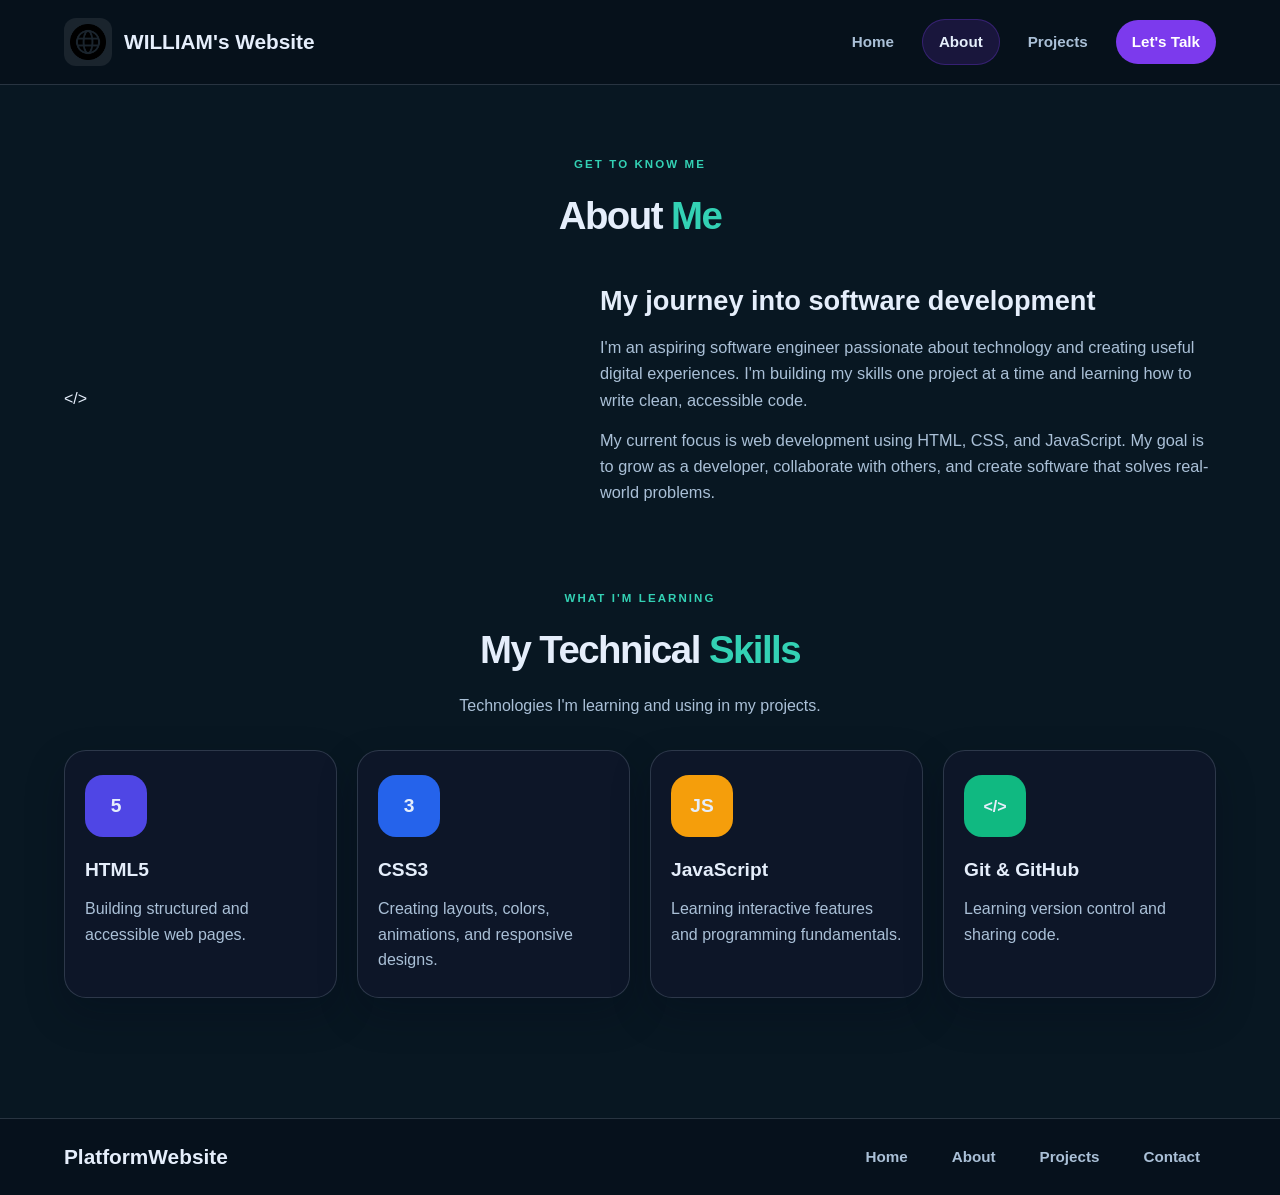
==== about.html @ cc09d9c0 "Add initial website structure with header, footer, and styles - Created new JavaScript file for dyna" ====
<!DOCTYPE html>
<html lang="en">
<head>
    <meta charset="UTF-8">
    <meta name="viewport" content="width=device-width, initial-scale=1.0">
    <title>Document</title>
    <link rel="stylesheet" href="static/css/style .css">
</head>
<body>
   <header id="site-header"></header>
   <main>
     <section class="section" id="about">
      <div class="section-heading">
        <p class="eyebrow">GET TO KNOW ME</p>
        <h2>About <span>Me</span></h2>
      </div>

      <div class="about-content">
        <div class="about-mark">&lt;/&gt;</div>
        <div>
          <h3>My journey into software development</h3>
          <p>
            I'm an aspiring software engineer passionate about
            technology and creating useful digital experiences.
            I'm building my skills one project at a time and
            learning how to write clean, accessible code.
          </p>
          <p>
            My current focus is web development using HTML, CSS,
            and JavaScript. My goal is to grow as a developer,
            collaborate with others, and create software that
            solves real-world problems.
          </p>
         
        </div>
      </div>
    </section>

    <section class="section" id="skills">
      <div class="section-heading">
        <p class="eyebrow">WHAT I'M LEARNING</p>
        <h2>My Technical <span>Skills</span></h2>
        <p class="section-description">
          Technologies I'm learning and using in my projects.
        </p>
      </div>

      <div class="skills-grid">
        <article class="skill-card">
          <div class="skill-icon html-icon">5</div>
          <h3>HTML5</h3>
          <p>Building structured and accessible web pages.</p>
        </article>

        <article class="skill-card">
          <div class="skill-icon css-icon">3</div>
          <h3>CSS3</h3>
          <p>Creating layouts, colors, animations, and responsive designs.</p>
        </article>

        <article class="skill-card">
          <div class="skill-icon js-icon">JS</div>
          <h3>JavaScript</h3>
          <p>Learning interactive features and programming fundamentals.</p>
        </article>

        <article class="skill-card">
          <div class="skill-icon git-icon">&lt;/&gt;</div>
          <h3>Git & GitHub</h3>
          <p>Learning version control and sharing code.</p>
        </article>
      </div>
    </section>
   </main>
   <footer id="site-footer"></footer>
   <script src="static/js/site.js" defer></script>
</body>
</html>
---- static/css/style .css ----
:root {
  --bg: #06131f;
  --bg-soft: #0f1d2d;
  --panel: rgba(15, 23, 42, 0.78);
  --panel-strong: #111827;
  --card: #0f172a;
  --card-alt: #f8fafc;
  --text: #e5eefb;
  --muted: #aac0d7;
  --primary: #7c3aed;
  --primary-2: #4f46e5;
  --accent: #33d1b4;
  --accent-2: #fbbf24;
  --line: rgba(148, 163, 184, 0.24);
  --shadow: 0 24px 60px rgba(2, 6, 23, 0.45);
}

* {
  box-sizing: border-box;
}

html {
  scroll-behavior: smooth;
}

body {
  margin: 0;
  font-family: "Segoe UI", Tahoma, Geneva, Verdana, sans-serif;
  background: #081722;
  color: var(--text);
  line-height: 1.6;
}

img {
  max-width: 100%;
  display: block;
}

a {
  color: inherit;
  text-decoration: none;
}

header {
  position: sticky;
  top: 0;
  z-index: 100;
  background: rgba(7, 17, 27, 0.8);
  backdrop-filter: blur(12px);
  border-bottom: 1px solid var(--line);
}

.navbar {
  max-width: 1200px;
  margin: 0 auto;
  padding: 18px 24px;
  display: flex;
  align-items: center;
  justify-content: space-between;
  flex-wrap: wrap;
  gap: 18px;
}

.logo {
  display: flex;
  align-items: center;
  gap: 12px;
}

.logo h2 {
  margin: 0;
  font-size: 1.3rem;
  font-weight: 700;
}

.logo-img {
  width: 48px;
  height: 48px;
  object-fit: contain;
  border-radius: 12px;
  background: rgba(255, 255, 255, 0.08);
  padding: 6px;
}

.navlinks {
  list-style: none;
  display: flex;
  align-items: center;
  gap: 12px;
  margin: 0;
  padding: 0;
  flex-wrap: wrap;
}

.navlinks a {
  display: inline-flex;
  align-items: center;
  justify-content: center;
  padding: 10px 16px;
  border-radius: 999px;
  color: var(--muted);
  font-size: 0.95rem;
  font-weight: 600;
  transition: 0.25s ease;
}

.navlinks a:hover {
  color: var(--text);
  background: rgba(124, 58, 237, 0.12);
}

.navlinks a.active {
  color: var(--text);
  background: rgba(124, 58, 237, 0.16);
  border: 1px solid rgba(124, 58, 237, 0.3);
}

.nav-contact {
  background: #7c3aed;
  color: white !important;
  box-shadow: none;
}

main {
  max-width: 1200px;
  margin: 0 auto;
  padding: 0 24px 80px;
}

.hero {
  min-height: calc(100vh - 86px);
  display: grid;
  grid-template-columns: 1.1fr 0.9fr;
  align-items: center;
  gap: 40px;
  padding: 52px 0 30px;
}

.eyebrow {
  margin: 0 0 12px;
  color: var(--accent);
  letter-spacing: 0.18em;
  font-size: 0.72rem;
  font-weight: 700;
  text-transform: uppercase;
}

.hero-content h1 {
  margin: 0;
  font-size: clamp(2.8rem, 6vw, 5rem);
  line-height: 1.08;
  letter-spacing: -0.05em;
}

.hero-content h1 span {
  color: var(--accent);
}

.hero-content h2 {
  margin: 12px 0 18px;
  font-size: clamp(1.5rem, 2.6vw, 2.4rem);
  color: #edf4ff;
}

.hero-description {
  max-width: 620px;
  margin: 0 0 24px;
  color: var(--muted);
  font-size: 1.05rem;
}

.hero-buttons {
  display: flex;
  flex-wrap: wrap;
  gap: 16px;
  margin-bottom: 20px;
}

.btn-cta {
  display: inline-flex;
  align-items: center;
  justify-content: center;
  padding: 14px 22px;
  border-radius: 14px;
  font-weight: 700;
  border: 1px solid transparent;
  transition: transform 0.2s ease, box-shadow 0.2s ease;
}

.btn-cta:hover {
  transform: translateY(-2px);
}

.btn-primary {
  background: #7c3aed;
  box-shadow: none;
}

.btn-outline {
  background: rgba(148, 163, 184, 0.02);
  border-color: rgba(148, 163, 184, 0.3);
  color: var(--text);
}

.availability {
  display: inline-flex;
  align-items: center;
  gap: 10px;
  color: var(--muted);
  font-size: 0.95rem;
}

.status-dot {
  width: 10px;
  height: 10px;
  background: var(--accent);
  border-radius: 50%;
  box-shadow: 0 0 12px rgba(51, 209, 180, 0.9);
}

.hero-card {
  position: relative;
  padding: 20px 10px 10px;
}

.hero-card::before {
  content: "";
  position: absolute;
  inset: auto 0 -24px 24px;
  height: 120px;
  width: 120px;
  border-radius: 50%;
  background: rgba(124, 58, 237, 0.18);
  filter: blur(16px);
}

.code-window {
  position: relative;
  z-index: 1;
  background: rgba(2, 6, 23, 0.85);
  border: 1px solid var(--line);
  border-radius: 26px;
  box-shadow: var(--shadow);
  padding: 16px 18px 14px;
  overflow: hidden;
}

.window-dots {
  display: flex;
  gap: 8px;
  align-items: center;
  margin-bottom: 18px;
}

.window-dots span {
  width: 11px;
  height: 11px;
  border-radius: 50%;
  display: inline-block;
}

.window-dots span:nth-child(1) {
  background: #f87171;
}

.window-dots span:nth-child(2) {
  background: #fbbf24;
}

.window-dots span:nth-child(3) {
  background: #4ade80;
}

.code-window pre {
  margin: 0;
  color: #dfe9f7;
  font-size: 0.83rem;
  line-height: 1.7;
  white-space: pre-wrap;
}

.code-purple {
  color: #c084fc;
}

.code-green {
  color: #86efac;
}

.code-blue {
  color: #7dd3fc;
}

.section {
  padding-top: 70px;
}

.section-heading {
  margin-bottom: 32px;
  text-align: center;
}

.section-heading h2 {
  margin: 0;
  font-size: clamp(2.2rem, 3vw, 3rem);
  letter-spacing: -0.04em;
}

.section-heading h2 span {
  color: var(--accent);
}

.section-description {
  max-width: 700px;
  margin: 12px auto 0;
  color: var(--muted);
}

.about-content {
  display: grid;
  grid-template-columns: 0.9fr 1.1fr;
  gap: 32px;
  align-items: center;
}

.about-img {
  position: relative;
  min-height: 320px;
  border-radius: 28px;
  border: 1px solid var(--line);
  background: #1e293b;
  overflow: hidden;
  box-shadow: var(--shadow);
}

.about-img::before {
  content: "</>";
  position: absolute;
  inset: 0;
  display: grid;
  place-items: center;
  font-size: clamp(3.5rem, 7vw, 6rem);
  font-weight: 800;
  color: rgba(255, 255, 255, 0.18);
  letter-spacing: -0.08em;
}

.about-content h3 {
  margin-top: 0;
  margin-bottom: 12px;
  font-size: clamp(1.7rem, 2vw, 2.3rem);
}

.about-content p {
  margin: 0 0 14px;
  color: var(--muted);
  font-size: 1.02rem;
}

.skills-grid {
  display: grid;
  grid-template-columns: repeat(4, minmax(0, 1fr));
  gap: 20px;
}

.skill-card {
  background: rgba(15, 23, 42, 0.82);
  border: 1px solid var(--line);
  border-radius: 22px;
  padding: 24px 20px;
  box-shadow: 0 16px 38px rgba(2, 6, 23, 0.25);
}

.skill-icon {
  width: 62px;
  height: 62px;
  border-radius: 18px;
  display: grid;
  place-items: center;
  font-weight: 800;
  font-size: 1.2rem;
  background: #4f46e5;
  box-shadow: inset 0 0 0 rgba(255, 255, 255, 0);
}

.css-icon {
  background: #2563eb;
}

.js-icon {
  background: #f59e0b;
}

.git-icon {
  background: #10b981;
  font-size: 1rem;
}

.skill-card h3 {
  margin: 18px 0 10px;
  font-size: 1.2rem;
}

.skill-card p {
  margin: 0;
  color: var(--muted);
}

.projects-grid {
  display: grid;
  grid-template-columns: repeat(3, minmax(0, 1fr));
  gap: 24px;
}

.project-card {
  background: rgba(15, 23, 42, 0.85);
  border: 1px solid var(--line);
  border-radius: 24px;
  overflow: hidden;
  box-shadow: 0 18px 36px rgba(2, 6, 23, 0.26);
}

.project-visual {
  display: flex;
  align-items: end;
  justify-content: space-between;
  min-height: 120px;
  padding: 18px 18px 12px;
  color: #f8fafc;
  font-weight: 700;
  letter-spacing: 0.04em;
}

.visual-one {
  background: #7c3aed;
}

.visual-two {
  background: #0ea5e9;
}

.visual-three {
  background: #f59e0b;
}

.project-symbol {
  font-size: 2rem;
  line-height: 1;
}

.visual-label {
  font-size: 0.7rem;
  text-transform: uppercase;
  opacity: 0.9;
}

.project-body {
  padding: 20px;
}

.project-type {
  margin: 0 0 8px;
  color: var(--accent);
  font-size: 0.72rem;
  letter-spacing: 0.12em;
  text-transform: uppercase;
  font-weight: 700;
}

.project-body h3 {
  margin: 0;
  font-size: 1.5rem;
}

.project-img {
  width: 100%;
  height: 180px;
  object-fit: cover;
  border-radius: 14px;
  margin: 16px 0;
}

.project-body p {
  margin: 0;
  color: var(--muted);
}

.tags {
  display: flex;
  flex-wrap: wrap;
  gap: 8px;
  margin-top: 16px;
}

.tags span {
  background: rgba(124, 58, 237, 0.12);
  color: #d8c9ff;
  border: 1px solid rgba(124, 58, 237, 0.25);
  padding: 7px 10px;
  border-radius: 999px;
  font-size: 0.76rem;
  font-weight: 600;
}

footer {
  border-top: 1px solid var(--line);
  background: rgba(7, 17, 27, 0.82);
  margin-top: 40px;
}

footer .navbar {
  padding-top: 16px;
  padding-bottom: 16px;
}

.footer-navbar {
  width: 100%;
}

.container {
  width: min(100%, 560px);
  margin: 60px auto;
  background: rgba(15, 23, 42, 0.86);
  border: 1px solid var(--line);
  border-radius: 24px;
  padding: 30px 26px;
  box-shadow: var(--shadow);
}

.title {
  margin-bottom: 18px;
  text-align: center;
}

.title p {
  margin: 0;
  color: var(--accent);
  font-size: clamp(1.8rem, 3vw, 2.4rem);
  font-weight: 800;
}

.input-group {
  display: flex;
  flex-direction: column;
  gap: 8px;
  margin-bottom: 16px;
}

label {
  color: var(--text);
  font-weight: 600;
  margin-left: 4px;
}

.input-group input,
.input-group textarea {
  width: 100%;
  border: 1px solid rgba(148, 163, 184, 0.2);
  border-radius: 12px;
  background: rgba(15, 23, 42, 0.7);
  color: var(--text);
  padding: 14px 16px;
  font: inherit;
  transition: border-color 0.2s ease, box-shadow 0.2s ease;
}

.input-group input:focus,
.input-group textarea:focus {
  outline: none;
  border-color: rgba(124, 58, 237, 0.8);
  box-shadow: 0 0 0 4px rgba(124, 58, 237, 0.14);
}

.input-group textarea {
  min-height: 120px;
  resize: vertical;
}

.terms {
  display: flex;
  align-items: center;
  gap: 10px;
  margin: 10px 0 20px;
  color: var(--muted);
}

.terms input {
  accent-color: var(--primary);
}

.input-btn {
  display: flex;
  justify-content: center;
}

.input-btn input {
  border: none;
  border-radius: 12px;
  background: #7c3aed;
  color: white;
  padding: 12px 28px;
  font-size: 1rem;
  font-weight: 700;
  cursor: pointer;
  transition: transform 0.2s ease;
}

.input-btn input:hover {
  transform: translateY(-2px);
}

@media (max-width: 900px) {
  .hero,
  .about-content,
  .projects-grid {
    grid-template-columns: 1fr;
  }

  .skills-grid {
    grid-template-columns: repeat(2, minmax(0, 1fr));
  }

  .hero {
    min-height: auto;
    padding-top: 40px;
  }
}

@media (max-width: 600px) {
  .navbar {
    justify-content: center;
    text-align: center;
  }

  .navlinks {
    justify-content: center;
  }

  main {
    padding-left: 16px;
    padding-right: 16px;
  }

  .hero-content h1 {
    font-size: 2.7rem;
  }

  .skills-grid,
  .projects-grid {
    grid-template-columns: 1fr;
  }

  .btn-cta {
    width: 100%;
  }

  .hero-buttons {
    flex-direction: column;
  }

  .container {
    margin: 32px auto;
    padding: 22px 18px;
  }
}
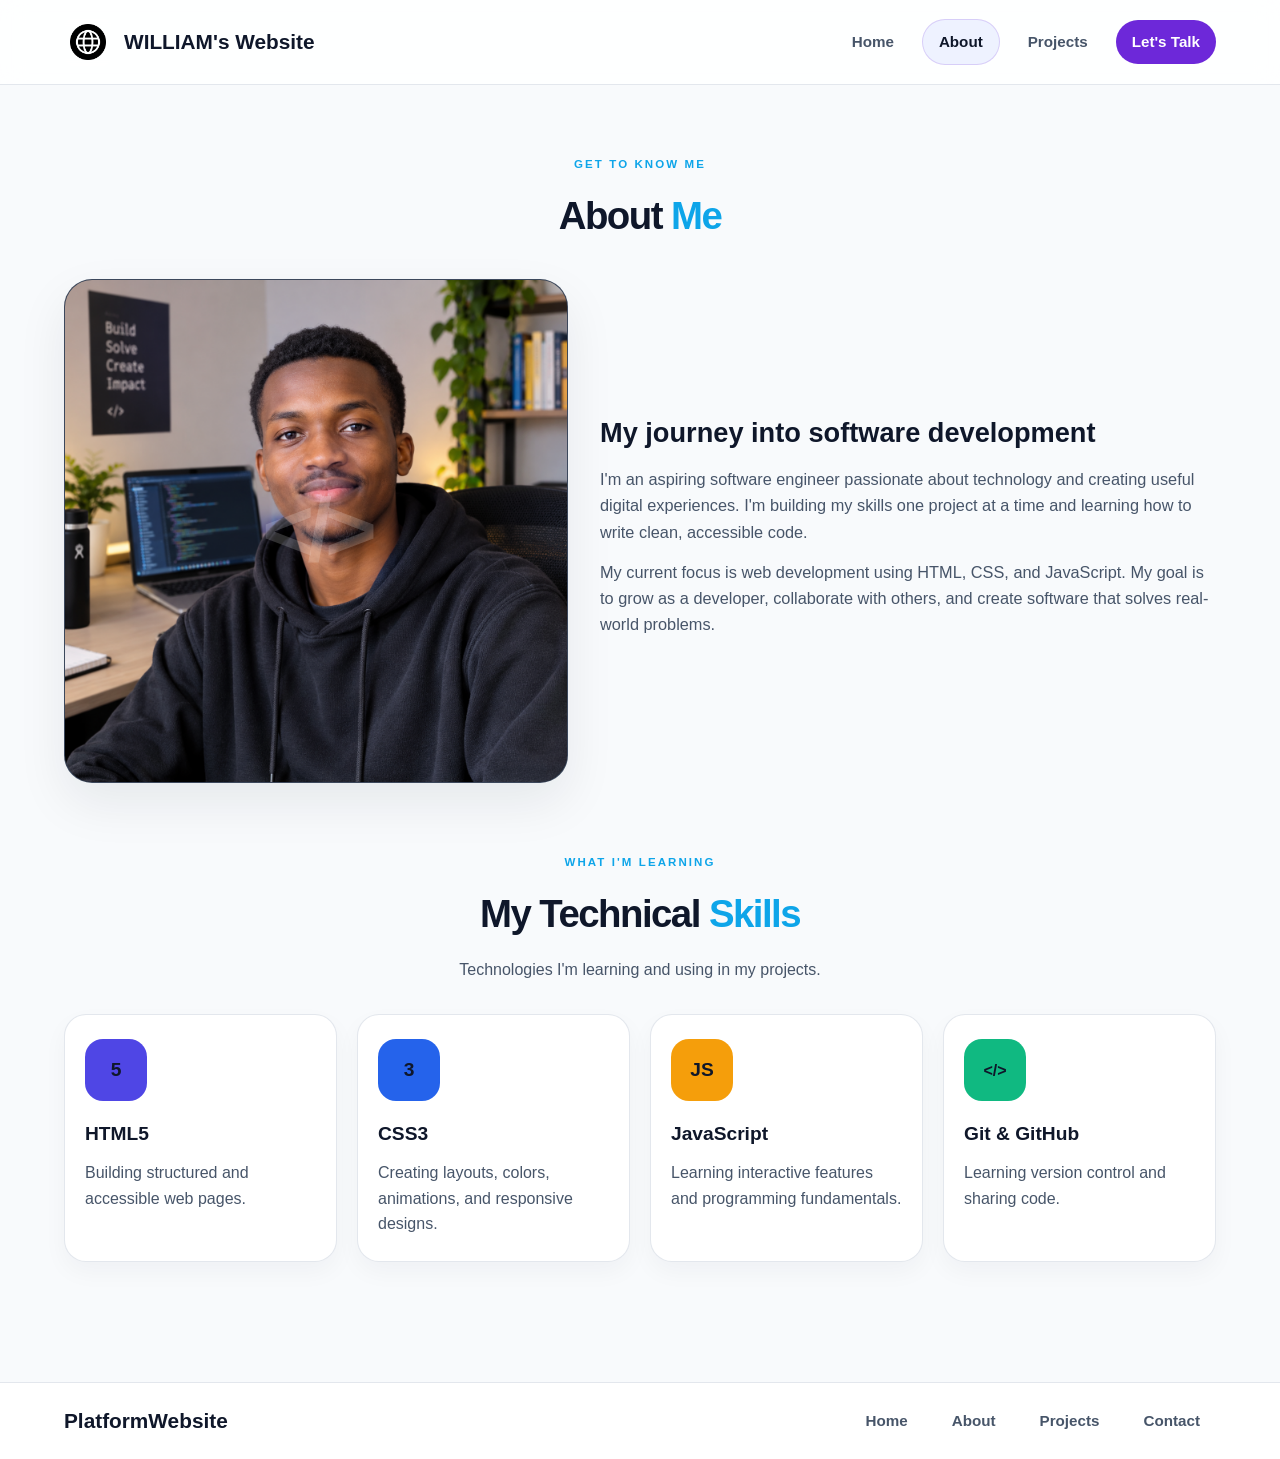
==== commit 3c990fe6: "Refactor website layout with navigation and footer updates; remove JavaScript for header/footer rend" ====
--- a/about.html
+++ b/about.html
@@ -5,9 +5,26 @@
     <meta name="viewport" content="width=device-width, initial-scale=1.0">
     <title>Document</title>
     <link rel="stylesheet" href="static/css/style .css">
+  <link rel="shortcut icon" href="static\images\web.png" type="image/x-icon">
+
 </head>
 <body>
-   <header id="site-header"></header>
+   <header>
+     <nav class="navbar">
+       <div class="logo">
+         <img class="logo-img" src="static/images/web.png" alt="logo">
+         <h2>WILLIAM's Website</h2>
+       </div>
+       <input type="checkbox" id="nav-toggle" class="nav-toggle-checkbox">
+       <label for="nav-toggle" class="nav-toggle" aria-label="Toggle navigation">☰</label>
+       <ul class="navlinks">
+         <li><a href="index.html">Home</a></li>
+         <li><a href="about.html" class="active">About</a></li>
+         <li><a href="projects .html">Projects</a></li>
+         <li><a class="nav-contact" href="contact.html">Let's Talk</a></li>
+       </ul>
+     </nav>
+   </header>
    <main>
      <section class="section" id="about">
       <div class="section-heading">
@@ -16,7 +33,9 @@
       </div>
 
       <div class="about-content">
-        <div class="about-mark">&lt;/&gt;</div>
+        <div class="about-img">
+          <img src="static\images\m.png" alt="">
+        </div>
         <div>
           <h3>My journey into software development</h3>
           <p>
@@ -72,7 +91,18 @@
       </div>
     </section>
    </main>
-   <footer id="site-footer"></footer>
-   <script src="static/js/site.js" defer></script>
+   <footer>
+     <nav class="navbar footer-navbar">
+       <div class="logo">
+         <h2>PlatformWebsite</h2>
+       </div>
+       <ul class="navlinks">
+         <li><a href="index.html">Home</a></li>
+         <li><a href="about.html">About</a></li>
+         <li><a href="projects .html">Projects</a></li>
+         <li><a href="contact.html">Contact</a></li>
+       </ul>
+     </nav>
+   </footer>
 </body>
 </html>
--- a/static/css/style .css
+++ b/static/css/style .css
@@ -1,18 +1,18 @@
 :root {
-  --bg: #06131f;
-  --bg-soft: #0f1d2d;
-  --panel: rgba(15, 23, 42, 0.78);
-  --panel-strong: #111827;
-  --card: #0f172a;
+  --bg: #f8fafc;
+  --bg-soft: #eef2f7;
+  --panel: rgba(255, 255, 255, 0.88);
+  --panel-strong: #ffffff;
+  --card: #ffffff;
   --card-alt: #f8fafc;
-  --text: #e5eefb;
-  --muted: #aac0d7;
-  --primary: #7c3aed;
+  --text: #0f172a;
+  --muted: #475569;
+  --primary: #6d28d9;
   --primary-2: #4f46e5;
-  --accent: #33d1b4;
-  --accent-2: #fbbf24;
-  --line: rgba(148, 163, 184, 0.24);
-  --shadow: 0 24px 60px rgba(2, 6, 23, 0.45);
+  --accent: #0ea5e9;
+  --accent-2: #10b981;
+  --line: rgba(148, 163, 184, 0.26);
+  --shadow: 0 20px 50px rgba(15, 23, 42, 0.08);
 }
 
 * {
@@ -26,7 +26,7 @@
 body {
   margin: 0;
   font-family: "Segoe UI", Tahoma, Geneva, Verdana, sans-serif;
-  background: #081722;
+  background: var(--bg);
   color: var(--text);
   line-height: 1.6;
 }
@@ -45,7 +45,7 @@
   position: sticky;
   top: 0;
   z-index: 100;
-  background: rgba(7, 17, 27, 0.8);
+  background: rgba(255, 255, 255, 0.86);
   backdrop-filter: blur(12px);
   border-bottom: 1px solid var(--line);
 }
@@ -92,6 +92,24 @@
   flex-wrap: wrap;
 }
 
+.nav-toggle-checkbox {
+  display: none;
+}
+
+.nav-toggle {
+  display: none;
+  cursor: pointer;
+  font-size: 1.8rem;
+  color: var(--text);
+  width: 42px;
+  height: 42px;
+  border-radius: 10px;
+  align-items: center;
+  justify-content: center;
+  border: 1px solid var(--line);
+  background: #fff;
+}
+
 .navlinks a {
   display: inline-flex;
   align-items: center;
@@ -106,17 +124,17 @@
 
 .navlinks a:hover {
   color: var(--text);
-  background: rgba(124, 58, 237, 0.12);
+  background: #eef2ff;
 }
 
 .navlinks a.active {
   color: var(--text);
-  background: rgba(124, 58, 237, 0.16);
-  border: 1px solid rgba(124, 58, 237, 0.3);
+  background: #eef2ff;
+  border: 1px solid rgba(109, 40, 217, 0.18);
 }
 
 .nav-contact {
-  background: #7c3aed;
+  background: var(--primary);
   color: white !important;
   box-shadow: none;
 }
@@ -159,7 +177,7 @@
 .hero-content h2 {
   margin: 12px 0 18px;
   font-size: clamp(1.5rem, 2.6vw, 2.4rem);
-  color: #edf4ff;
+  color: #111827;
 }
 
 .hero-description {
@@ -197,8 +215,8 @@
 }
 
 .btn-outline {
-  background: rgba(148, 163, 184, 0.02);
-  border-color: rgba(148, 163, 184, 0.3);
+  background: #ffffff;
+  border-color: rgba(15, 23, 42, 0.12);
   color: var(--text);
 }
 
@@ -364,11 +382,11 @@
 }
 
 .skill-card {
-  background: rgba(15, 23, 42, 0.82);
+  background: var(--card);
   border: 1px solid var(--line);
   border-radius: 22px;
   padding: 24px 20px;
-  box-shadow: 0 16px 38px rgba(2, 6, 23, 0.25);
+  box-shadow: 0 10px 24px rgba(15, 23, 42, 0.04);
 }
 
 .skill-icon {
@@ -413,11 +431,11 @@
 }
 
 .project-card {
-  background: rgba(15, 23, 42, 0.85);
+  background: var(--card);
   border: 1px solid var(--line);
   border-radius: 24px;
   overflow: hidden;
-  box-shadow: 0 18px 36px rgba(2, 6, 23, 0.26);
+  box-shadow: 0 12px 30px rgba(15, 23, 42, 0.05);
 }
 
 .project-visual {
@@ -504,7 +522,7 @@
 
 footer {
   border-top: 1px solid var(--line);
-  background: rgba(7, 17, 27, 0.82);
+  background: #ffffff;
   margin-top: 40px;
 }
 
@@ -520,7 +538,7 @@
 .container {
   width: min(100%, 560px);
   margin: 60px auto;
-  background: rgba(15, 23, 42, 0.86);
+  background: #ffffff;
   border: 1px solid var(--line);
   border-radius: 24px;
   padding: 30px 26px;
@@ -555,9 +573,9 @@
 .input-group input,
 .input-group textarea {
   width: 100%;
-  border: 1px solid rgba(148, 163, 184, 0.2);
+  border: 1px solid rgba(148, 163, 184, 0.35);
   border-radius: 12px;
-  background: rgba(15, 23, 42, 0.7);
+  background: #f8fafc;
   color: var(--text);
   padding: 14px 16px;
   font: inherit;
@@ -626,16 +644,70 @@
   }
 }
 
+@media (max-width: 700px) {
+  .navbar {
+    position: relative;
+    flex-wrap: wrap;
+    justify-content: space-between;
+    gap: 12px;
+  }
+
+  .logo {
+    width: auto;
+    justify-content: flex-start;
+  }
+
+  .nav-toggle {
+    display: inline-flex;
+  }
+
+  .navlinks {
+    display: none;
+    width: 100%;
+    flex-direction: column;
+    align-items: stretch;
+    justify-content: center;
+    padding-top: 8px;
+  }
+
+  .nav-toggle-checkbox:checked ~ .navlinks {
+    display: flex;
+  }
+
+  .navlinks li {
+    width: 100%;
+  }
+
+  .navlinks a {
+    width: 100%;
+  }
+
+  .hero {
+    padding-top: 30px;
+    text-align: center;
+  }
+
+  .hero-content,
+  .hero-buttons,
+  .availability {
+    justify-content: center;
+  }
+
+  .hero-buttons {
+    flex-direction: column;
+  }
+
+  .btn-cta {
+    width: 100%;
+  }
+
+  .hero-description {
+    margin-left: auto;
+    margin-right: auto;
+  }
+}
+
 @media (max-width: 600px) {
-  .navbar {
-    justify-content: center;
-    text-align: center;
-  }
-
-  .navlinks {
-    justify-content: center;
-  }
-
   main {
     padding-left: 16px;
     padding-right: 16px;
@@ -650,17 +722,36 @@
     grid-template-columns: 1fr;
   }
 
-  .btn-cta {
-    width: 100%;
-  }
-
-  .hero-buttons {
-    flex-direction: column;
-  }
-
   .container {
     margin: 32px auto;
     padding: 22px 18px;
   }
 }
 
+@media (max-width: 420px) {
+  .logo h2 {
+    font-size: 1.05rem;
+  }
+
+  .navlinks {
+    gap: 8px;
+  }
+
+  .navlinks a {
+    padding: 9px 12px;
+    font-size: 0.82rem;
+  }
+
+  .section {
+    padding-top: 52px;
+  }
+
+  .section-heading h2 {
+    font-size: 2rem;
+  }
+
+  .project-body {
+    padding: 16px;
+  }
+}
+
